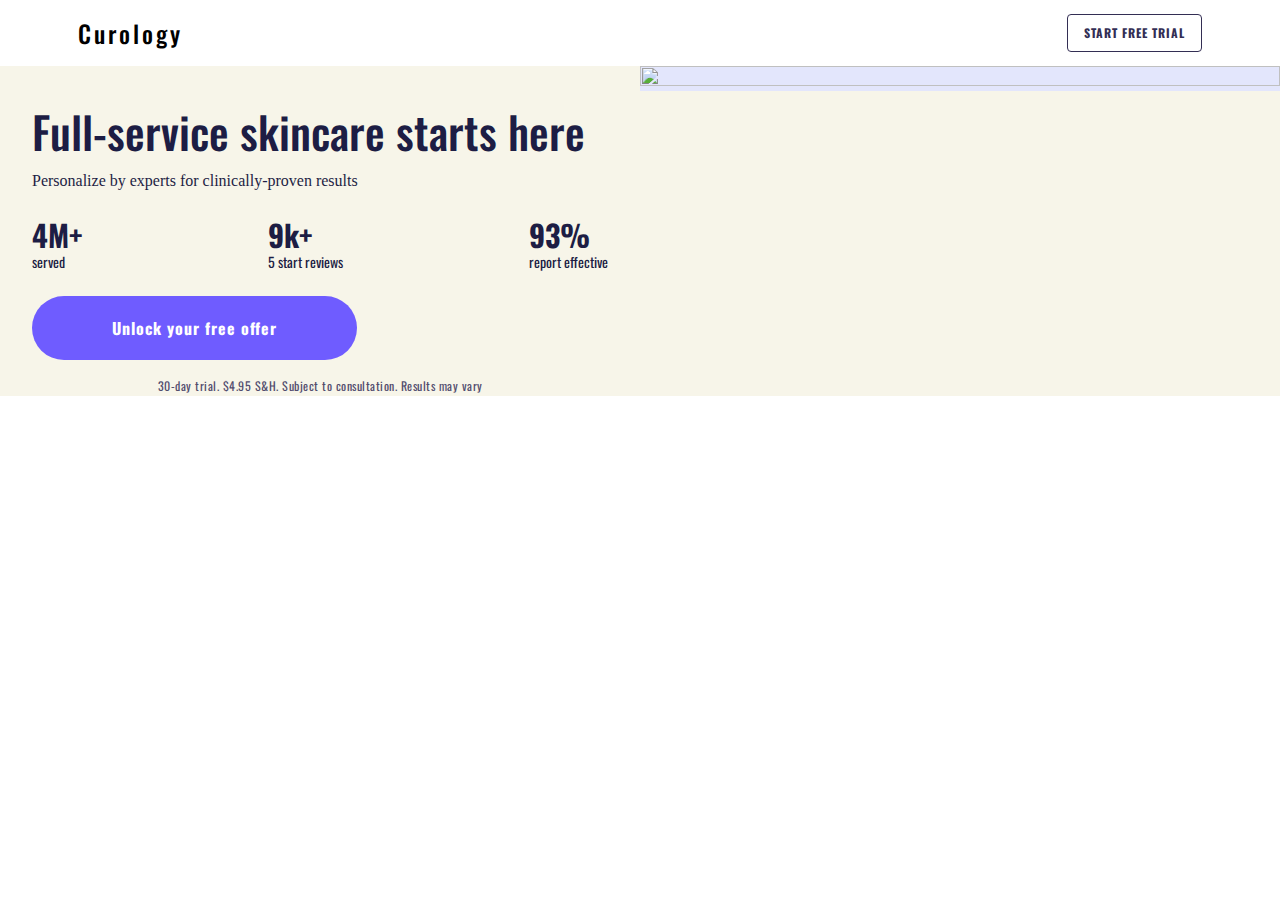
==== curology-landing-page/index.html @ 149b774b "landing page" ====
<!DOCTYPE html>
<html lang="en">

<head>
    <meta charset="UTF-8">
    <meta http-equiv="X-UA-Compatible" content="IE=edge">
    <meta name="viewport" content="width=device-width, initial-scale=1.0">
    <link rel="stylesheet" href="styles.css">
    <title>Curology Landing Page</title>
</head>

<body>
    <div class="container">
        <nav>
            <div class="logo">
                Curology
            </div>
            <div class="start-trial-btn-mobile">
                <button>
                    Start free trial
                </button>
            </div>
            <div class="start-trial-btn">
                <button>
                    Start free trial
                </button>
            </div>
        </nav>

        <main class="hero-section">
            <div class="content">
                <!-- start of first column -->
                <div class="hero-col-one">
                    <h1>Full-service skincare starts here</h1>
                    <p class="description">Personalize by experts for clinically-proven results</p>
                    
                    <div class="stats-container">
                        <div>
                            <h3>4M+</h3>
                            <p>served</p>
                        </div>
                        <div>
                            <h3>9k+</h3>
                            <p>5 start reviews</p>
                        </div>
                        <div>
                            <h3>93%</h3>
                            <p>report effective</p>
                        </div>
                        
                    </div>

                    <div class="unlock-offer-btn">
                        <button>Unlock your free offer</button>
                        <p>30-day trial. $4.95 S&H. Subject to consultation. Results may vary</p>
                    </div>

                </div>
                <!-- end of first column -->

                <!-- start of second column -->
                <div class="background-hero-section">
                    <div class="hero-img">
                        <img src="https://i.ibb.co/fMPLFQF/curolgy-hero.png" alt="">
                    </div>
                </div>
                <!-- end of second column -->

            </div>

        </main>

    </div>



</body>

</html>
---- curology-landing-page/styles.css ----
@import url('https://fonts.googleapis.com/css2?family=Oswald:wght@300;400;500;700&display=swap');

* {
    padding: 0;
    margin: 0;
    box-sizing: border-box;
    font-family: 'Oswald', sans-serif;
}


nav {
    width: 90%;
    padding: 14px;
    margin: 0 auto;
    display: flex;
    /* justify-content: space-between; */
    align-items: center;
}

.logo {
    font-size: 1.5rem;
    font-weight: 500;
    letter-spacing: 3px;
    flex: 1;
}

.start-trial-btn-mobile button {
    display: block;
    background: transparent;
    border: 1px solid #332E54;
    padding: .5rem 1rem;
    border-radius: .25rem;
    text-transform: uppercase;

    font-size: .75rem;
    line-height: 1.67;
    font-weight: bold;
    letter-spacing: 1px;
    color: #332E54;

}

.start-trial-btn button {
    line-height: 1.67;
    font-weight: bold;
    font-size: .75rem;
    letter-spacing: 1px;
    padding: 10px 24px;
    color: #fff;
    border: none;
    border-radius: 2rem;
    background-color: #6f5cff;
    display: none;
}

.hero-section {
    background-color: #f7f5e9;
}

.hero-section .content {
    display: block;
}

.hero-col-one {
    padding: 2.5rem 2rem 2rem 2rem;
}

.hero-col-one h1 {
    margin-bottom: .5rem;
    font-weight: 500;
    font-size: 44px;
    line-height: 1.2;
    color: #1d1d44;
}

.hero-col-one .description {
    margin-bottom: 1rem;
    color: #1d1d44;
    font-family: 'Skintype Text';
    font-size: 1rem;
    line-height: 1.7;
}

.hero-col-one .stats-container {
    display: flex;
    justify-content: space-between;
    align-items: center;
    padding: 0.5rem 0 1.5rem 0;
}

.stats-container h3 {
    color: #1d1d44;
    font-weight: bold;
    line-height: 1.1;
    font-size: 30px;
}

.stats-container p {
    color: #1d1d44;
    font-size: 0.875rem;
    line-height: 1.5;
}

.unlock-offer-btn button {
    line-height: 1.67;
    font-weight: bold;
    letter-spacing: 1px;
    border-style: solid;
    border-color: #332E54;
    border-width: 1px;
    min-height: 52px;
    min-width: 208px;
    max-width: 325px;
    padding: 0 1.5rem;
    color: #fff;
    width: 100%;
    margin: 0 auto;
    border: none;
    height: 64px;
    border-radius: 2rem;
    text-transform: inherit;
    font-size: 1rem;
    background-color: #6f5cff;
}

.unlock-offer-btn p {
    font-size: 0.75rem;
    line-height: 1.67;
    color: #524D6E;
    text-align: center;
    margin: 1rem 0 0;
    letter-spacing: .5px;

}

.background-hero-section {
    display: flex;
    align-items: center;
    height: 100%;
    background-color: #e3e6fc;
}

.hero-img {
    height: 100%;
    max-width: 400px;
    width: 100%;
}

.hero-img img {
    width: 100%;
    height: 100%;
    object-fit: cover;
}






@media screen and (min-width: 775px) {
    .hero-section .content {
        display: flex;
        justify-content: space-between;
    }
    .hero-col-one {
        width: 50%;
        padding-bottom: 0;
    }
    .background-hero-section {
        width: 50%;
    }

    .hero-img {
        max-width: 100%;
    }

    


}
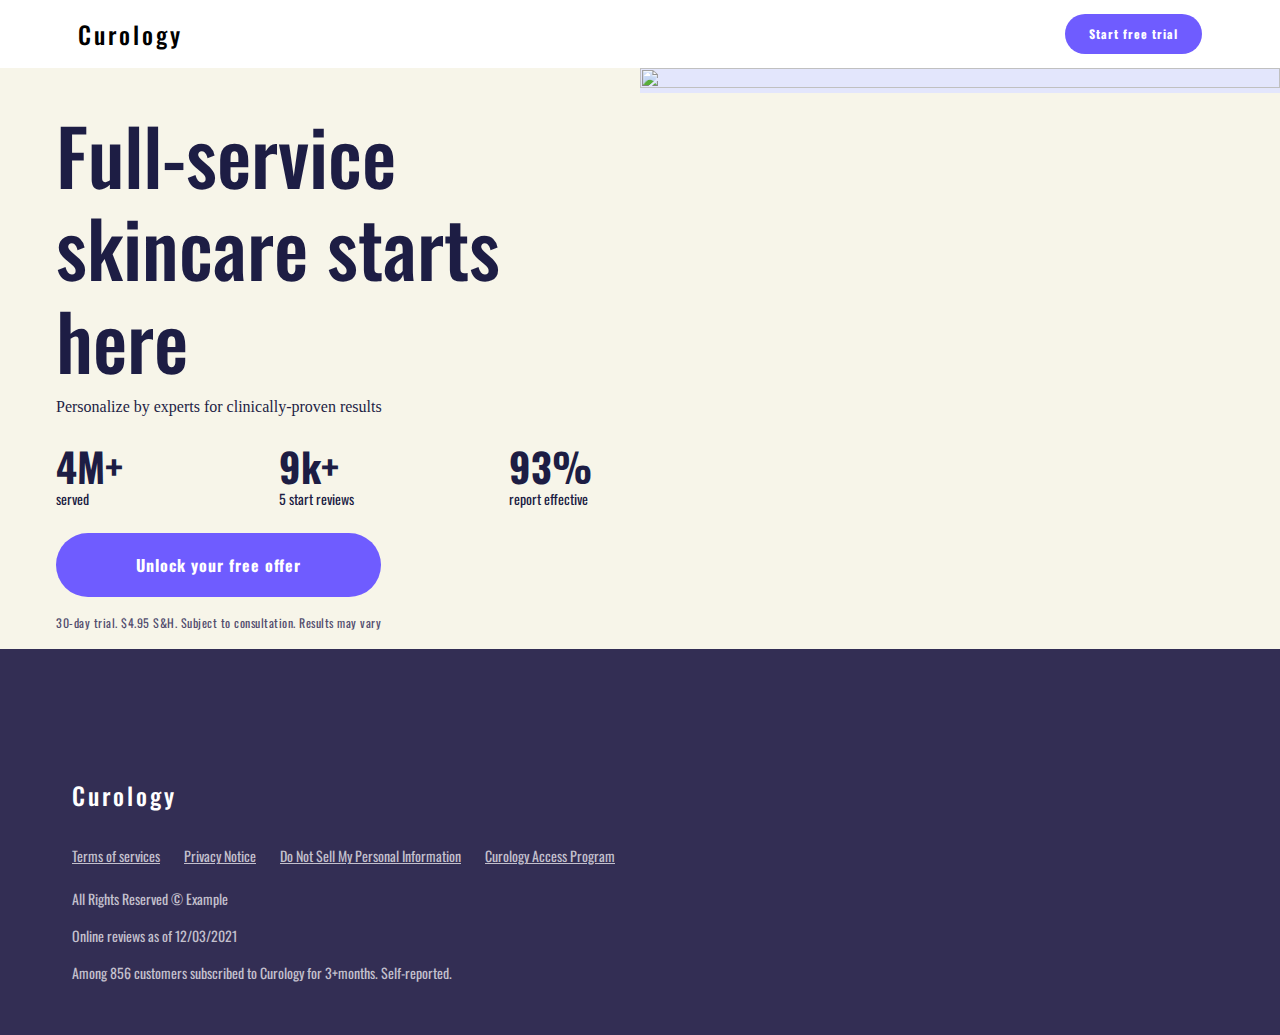
==== commit db8da62b: "email landing page" ====
--- a/curology-landing-page/index.html
+++ b/curology-landing-page/index.html
@@ -9,71 +9,89 @@
     <title>Curology Landing Page</title>
 </head>
 
-<body>
-    <div class="container">
-        <nav>
-            <div class="logo">
-                Curology
-            </div>
-            <div class="start-trial-btn-mobile">
-                <button>
-                    Start free trial
-                </button>
-            </div>
-            <div class="start-trial-btn">
-                <button>
-                    Start free trial
-                </button>
-            </div>
-        </nav>
+    <body>
+        <div class="container">
+            <nav>
+                <div class="logo">
+                    Curology
+                </div>
+                <div class="start-trial-btn-mobile">
+                    <button>
+                        <a href="#">Start free trial</a>
+                    </button>
+                </div>
+                <div class="start-trial-btn">
+                    <button>
+                        <a href="#">Start free trial</a>
+                    </button>
+                </div>
+            </nav>
 
-        <main class="hero-section">
-            <div class="content">
-                <!-- start of first column -->
-                <div class="hero-col-one">
-                    <h1>Full-service skincare starts here</h1>
-                    <p class="description">Personalize by experts for clinically-proven results</p>
-                    
-                    <div class="stats-container">
+            <main class="hero-section">
+                <div class="content">
+                    <!-- start of first column -->
+                    <div class="hero-col-one">
                         <div>
-                            <h3>4M+</h3>
-                            <p>served</p>
+                            <h1>Full-service skincare starts here</h1>
+                            <p class="description">Personalize by experts for clinically-proven results</p>
+
                         </div>
-                        <div>
-                            <h3>9k+</h3>
-                            <p>5 start reviews</p>
+
+
+                        <div class="stats-container">
+                            <div>
+                                <h3>4M+</h3>
+                                <p>served</p>
+                            </div>
+                            <div>
+                                <h3>9k+</h3>
+                                <p>5 start reviews</p>
+                            </div>
+                            <div>
+                                <h3>93%</h3>
+                                <p>report effective</p>
+                            </div>
+
                         </div>
-                        <div>
-                            <h3>93%</h3>
-                            <p>report effective</p>
+
+                        <div class="unlock-offer-btn">
+                            <button><a href="#">Unlock your free offer</a></button>
+                            <p>30-day trial. $4.95 S&H. Subject to consultation. Results may vary</p>
                         </div>
-                        
+
                     </div>
+                    <!-- end of first column -->
 
-                    <div class="unlock-offer-btn">
-                        <button>Unlock your free offer</button>
-                        <p>30-day trial. $4.95 S&H. Subject to consultation. Results may vary</p>
+                    <!-- start of second column -->
+                    <div class="background-hero-section">
+                        <div class="hero-img">
+                            <img src="https://i.ibb.co/fMPLFQF/curolgy-hero.png" alt="">
+                        </div>
                     </div>
+                    <!-- end of second column -->
 
                 </div>
-                <!-- end of first column -->
 
-                <!-- start of second column -->
-                <div class="background-hero-section">
-                    <div class="hero-img">
-                        <img src="https://i.ibb.co/fMPLFQF/curolgy-hero.png" alt="">
-                    </div>
+            </main>
+
+            <footer>
+                <h3>Curology</h3>
+                <div class="footer-links">
+                    <a href="#">Terms of services</a>
+                    <a href="#">Privacy Notice</a>
+                    <a href="#">Do Not Sell My Personal Information</a>
+                    <a href="#">Curology Access Program</a>
                 </div>
-                <!-- end of second column -->
 
-            </div>
+                <p>All Rights Reserved &copy; Example</p>
+                <p>Online reviews as of 12/03/2021</p>
+                <p>Among 856 customers subscribed to Curology for 3+months. Self-reported.</p>
+            </footer>
 
-        </main>
-
-    </div>
+        </div>
 
 
 
-</body>
+    </body>
 
 </html>--- a/curology-landing-page/styles.css
+++ b/curology-landing-page/styles.css
@@ -5,6 +5,12 @@
     margin: 0;
     box-sizing: border-box;
     font-family: 'Oswald', sans-serif;
+}
+
+a {
+    text-decoration: none;
+    color: inherit;
+    cursor: pointer;
 }
 
 
@@ -71,6 +77,8 @@
     font-size: 44px;
     line-height: 1.2;
     color: #1d1d44;
+    width: 100%;
+    max-width: 350px;
 }
 
 .hero-col-one .description {
@@ -86,6 +94,10 @@
     justify-content: space-between;
     align-items: center;
     padding: 0.5rem 0 1.5rem 0;
+
+    width: 100%;
+    max-width: 725px;
+    
 }
 
 .stats-container h3 {
@@ -101,6 +113,9 @@
     line-height: 1.5;
 }
 
+.unlock-offer-btn {
+    text-align: center;
+}
 .unlock-offer-btn button {
     line-height: 1.67;
     font-weight: bold;
@@ -152,9 +167,42 @@
     object-fit: cover;
 }
 
-
-
-
+footer {
+    background-color: #332E54;
+    padding: 4rem 1.5rem 4rem;
+}
+
+footer h3 {
+    color: #fff;
+    font-size: 1.5rem;
+    font-weight: 500;
+    letter-spacing: 3px;
+}
+
+footer .footer-links {
+    display: flex;
+    align-items: center;
+    flex-wrap: wrap;
+    margin-top: 1.5rem;
+}
+
+footer .footer-links a {
+    text-decoration: underline;
+    font-size: 12px;
+    color: #C3C0CD;
+    margin-right: 1rem;
+    padding: 0.5rem 0;
+    cursor: pointer;
+}
+
+footer p {
+    margin-top: 10px;
+    font-size: 12px;
+    color: #C3C0CD;
+    margin-right: 1rem;
+    padding: 0.2rem 0;
+
+}
 
 
 @media screen and (min-width: 775px) {
@@ -164,7 +212,8 @@
     }
     .hero-col-one {
         width: 50%;
-        padding-bottom: 0;
+        padding: 15px;
+       
     }
     .background-hero-section {
         width: 50%;
@@ -174,7 +223,86 @@
         max-width: 100%;
     }
 
+    footer {
+        padding: 128px 72px 3rem;
+    }
+
+    footer .footer-links a {
+        font-size: 14px;
+        margin-right: 1.5rem;
+    }
+
+    footer p {
+        font-size: 14px;
+    }
+}
+
+@media screen and (min-width: 820px) {
+    .hero-col-one {
+        padding: 2.5rem 2rem 2rem 2rem;
+    }
+}
+
+@media screen and (min-width: 900px) {
+    .hero-col-one {
+        display: flex;
+        flex-direction: column;
+        justify-content: space-around;
+    }
+    .hero-col-one h1 {
+        max-width: 100%;
+        
+    }
+
+    .hero-col-one .stats-container {
+        max-width: 100%;
+    }
+
+    .unlock-offer-btn {
+        text-align: left;
+    }
+
+    .unlock-offer-btn p {
+        text-align: left;
+    }
     
-
-
+}
+
+@media screen and (min-width: 990px) {
+    .hero-col-one h1 {
+        font-size: 50px;       
+    }
+
+    .hero-col-one {
+        padding: 2.5rem 3rem 1rem 3.5rem;
+    }
+
+    .stats-container h3 {
+        font-size: 40px;
+    }   
+}
+
+@media screen and (min-width: 1100px) {
+    .hero-col-one h1 {
+        font-size: 60px;       
+    }
+}
+
+
+@media screen and (min-width: 1200px) {
+    .hero-col-one h1 {
+        font-size: 77px;
+        
+    }
+
+    .stats-container h3 {
+        font-size: 40px;
+    }
+    .start-trial-btn-mobile button {
+        display: none;
+    }
+
+    .start-trial-btn button {
+        display: block;
+    }
 }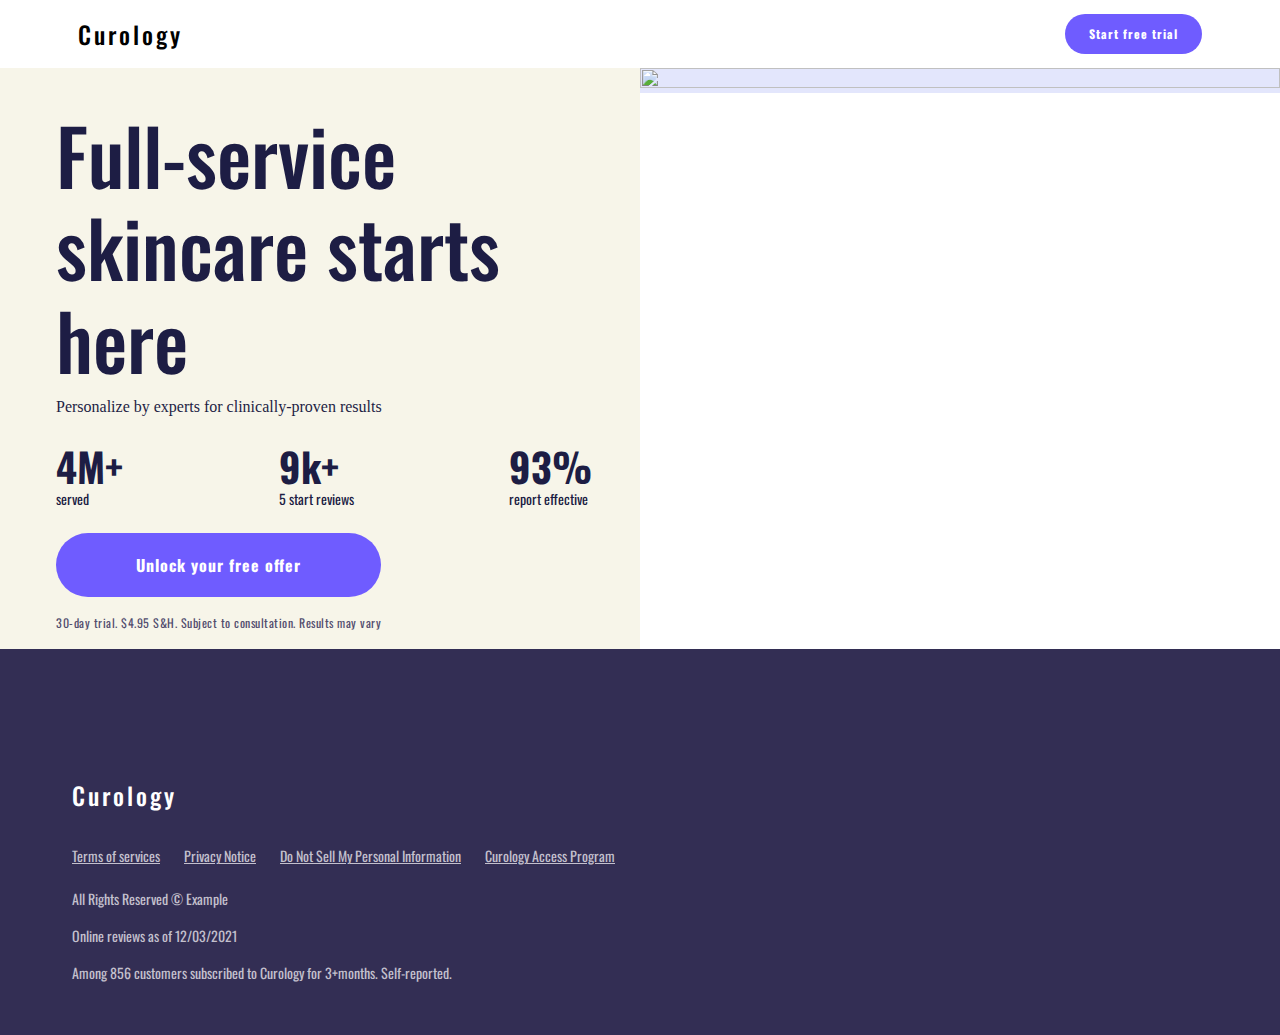
==== commit f1c4f901: "fixed width and responsiveness" ====
--- a/curology-landing-page/index.html
+++ b/curology-landing-page/index.html
@@ -65,7 +65,13 @@
                     <!-- start of second column -->
                     <div class="background-hero-section">
                         <div class="hero-img">
-                            <img src="https://i.ibb.co/fMPLFQF/curolgy-hero.png" alt="">
+                            <img src="https://raw.githubusercontent.com/dmalikhall/email-project-images/main/curology-replica-hero.webp" alt="">
+                        </div>
+                        <div class="desktop-hero-img">
+                            <div class="desktop-section">
+                                <img src="https://raw.githubusercontent.com/dmalikhall/email-project-images/main/real1400-curology-hero.webp" alt="">
+                            </div>
+                            
                         </div>
                     </div>
                     <!-- end of second column -->
--- a/curology-landing-page/styles.css
+++ b/curology-landing-page/styles.css
@@ -15,11 +15,10 @@
 
 
 nav {
-    width: 90%;
+    width: 90%;    
     padding: 14px;
     margin: 0 auto;
     display: flex;
-    /* justify-content: space-between; */
     align-items: center;
 }
 
@@ -60,7 +59,7 @@
 }
 
 .hero-section {
-    background-color: #f7f5e9;
+    
 }
 
 .hero-section .content {
@@ -69,6 +68,7 @@
 
 .hero-col-one {
     padding: 2.5rem 2rem 2rem 2rem;
+    background-color: #f7f5e9;
 }
 
 .hero-col-one h1 {
@@ -155,6 +155,32 @@
     background-color: #e3e6fc;
 }
 
+
+
+.desktop-hero-img {
+    display: none;
+    height: 100%;
+    width: 100%;
+    
+}
+
+.desktop-section{
+    height: 100%;
+    width: 100%;
+}
+
+.desktop-section img {
+    height: 100%;
+    width: 100%;
+    object-fit: cover;
+}
+
+/* .desktop-hero-img img {
+    width: 100%;
+    height: 100%;
+    object-fit: cover;
+} */
+
 .hero-img {
     height: 100%;
     max-width: 400px;
@@ -219,8 +245,14 @@
         width: 50%;
     }
 
+    .desktop-hero-img {
+        display: block;
+        max-width: 100%;
+    }
+
     .hero-img {
-        max-width: 100%;
+        
+        display: none;
     }
 
     footer {
@@ -305,4 +337,35 @@
     .start-trial-btn button {
         display: block;
     }
+}
+
+@media screen and (min-width: 1400px){
+    nav {
+        padding-left:10%;
+        padding-right: 10%;
+    }
+
+    .hero-col-one {
+        padding-left:15%;
+        
+    }
+
+    .background-hero-section {
+        padding-right: 12%;
+    }
+
+    .desktop-section {
+        height: 585px;
+    }
+
+    footer {
+        padding-left:15%;
+        padding-right: 15%;
+    }
+}
+
+@media screen and (min-width: 1600px) {
+    .desktop-section {
+        height: 100%;
+    }
 }